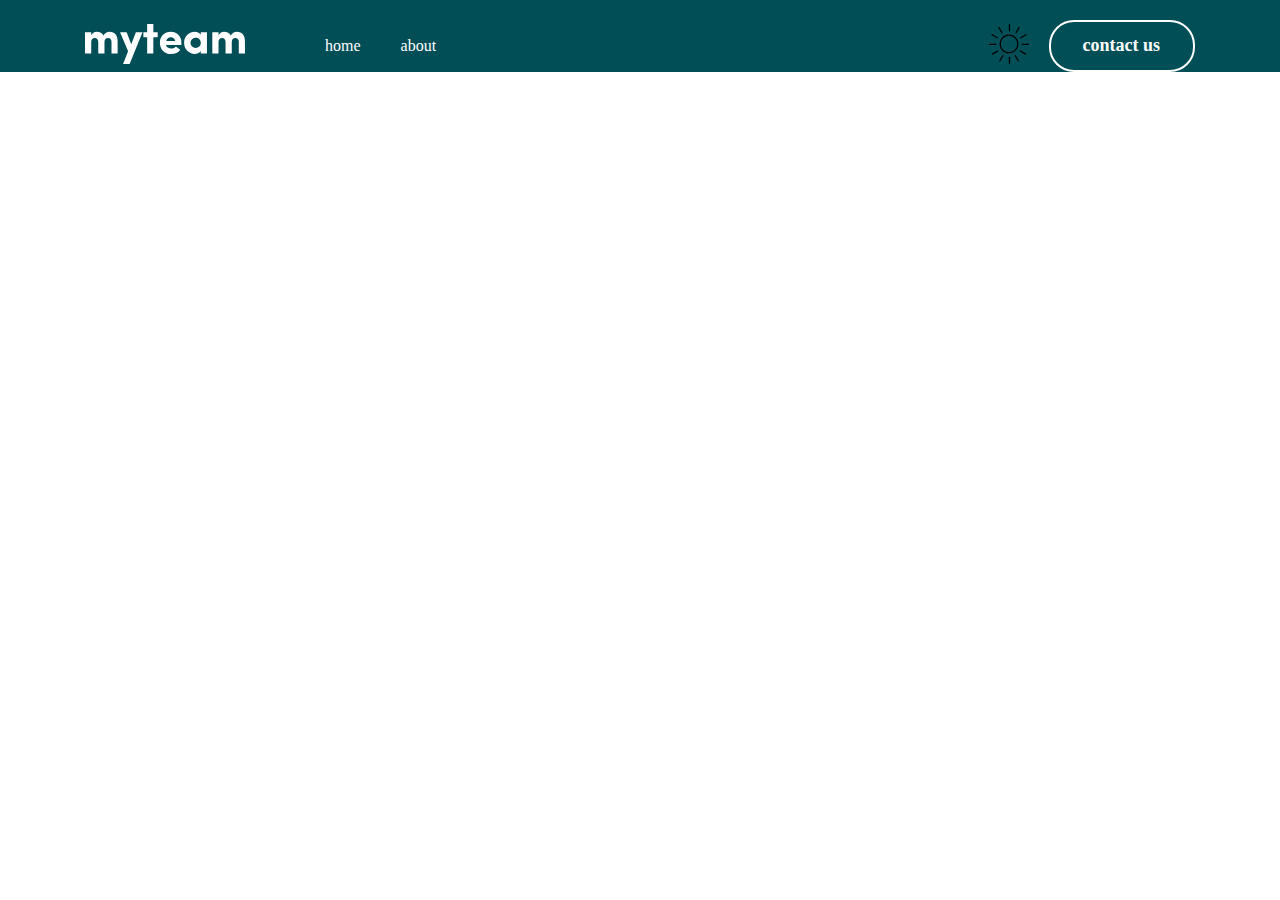
==== index.html @ b09a421b "fdfgg" ====
<!DOCTYPE html>
<html lang="en">
<head>
  <meta charset="UTF-8">
  <meta name="viewport" content="width=device-width, initial-scale=1.0">
  <title>Home</title>
  <link rel="stylesheet" href="./css/tayle.min.css  ">
</head>
<body>
  <nav>
  <div class="contayner">
      <div class="nav-bar-flax">
        <div class="nav-bar-flax2">
        <div>
         <div> <img src="./img/myteam (1).svg" alt=" No img?"></div>
        </div>
        <div>
          <ul>
            <li><a href="./index.html">home</a></li>
            <li><a href="./pages/about.html">about</a></li>
          </ul>
        </div></div>
        <div class="nav-bar-flax3">
          <div>
            <img src="./img/sun-svg.svg" alt="No img?">
          </div>
          <div>
            <button><a href="./pages/contact.html">contact us</a></button>
          </div>  
        </div>
         <div id="menu-toggleIconId" class="burger-menu hamburger"> <img src="./img/burger.svg" alt="No img?"></div>
      </div>
      <div>
    </div>
    </div>
 </nav>
 <div class="contayner">
 <div  class="mini-menu">
  <div class="nav-bar-flax4">
    <div class="sun"><img src="./img/sun-svg.svg" alt="No img?"></div>
    <div class="icon-void"><img src="./img/void.svg" alt="No img?"></div>
  </div>
 </div>
</div>
 <script src="./js/index.js"></script>
</body>
</html>
---- css/tayle.min.css ----
*{margin:0;padding:0}*,*::before,*::after{box-sizing:border-box}.contayner{max-width:1150px;padding-left:20px;padding-right:20px;margin-left:auto;margin-right:auto;overflow:hidden}nav{padding-top:20px;background-color:#014e56;position:sticky;top:0px}nav .nav-bar-flax{display:flex;align-items:center;justify-content:space-between}nav .nav-bar-flax2{display:flex;gap:80px;align-items:center}nav ul{display:flex;gap:40px}@media(max-width: 606px){nav ul{display:none}}nav a{text-decoration:none;color:#fff;transition:.3s}nav a:hover{color:#f67e7e}nav li{list-style:none}nav .nav-bar-flax3{display:flex;align-items:center;gap:20px}@media(max-width: 606px){nav .nav-bar-flax3{display:none}}nav button{font-family:Livvic;font-size:18px;font-weight:600;line-height:28px;text-align:left;padding:9px 33px 11px 32px;background:none;border-radius:25px;border:2px solid #fff}nav .burger-menu{display:none}@media(max-width: 606px){nav .burger-menu{display:block}}.mini-menu{display:none;position:absolute;right:0px;width:0;height:100%;background-color:#014e56}@media(max-width: 606px){.mini-menu{display:block}}.mini-menu .nav-bar-flax4{padding:10px;transition:1s;width:0px;height:100% px;display:flex;justify-content:space-between;align-items:center}.mini-menu .close{width:255px}.mini-menu .sun{display:none !important}.mini-menu .icon-void{display:none}.mini-menu .close .sun{display:block}.mini-menu .close.icon-void{display:block}
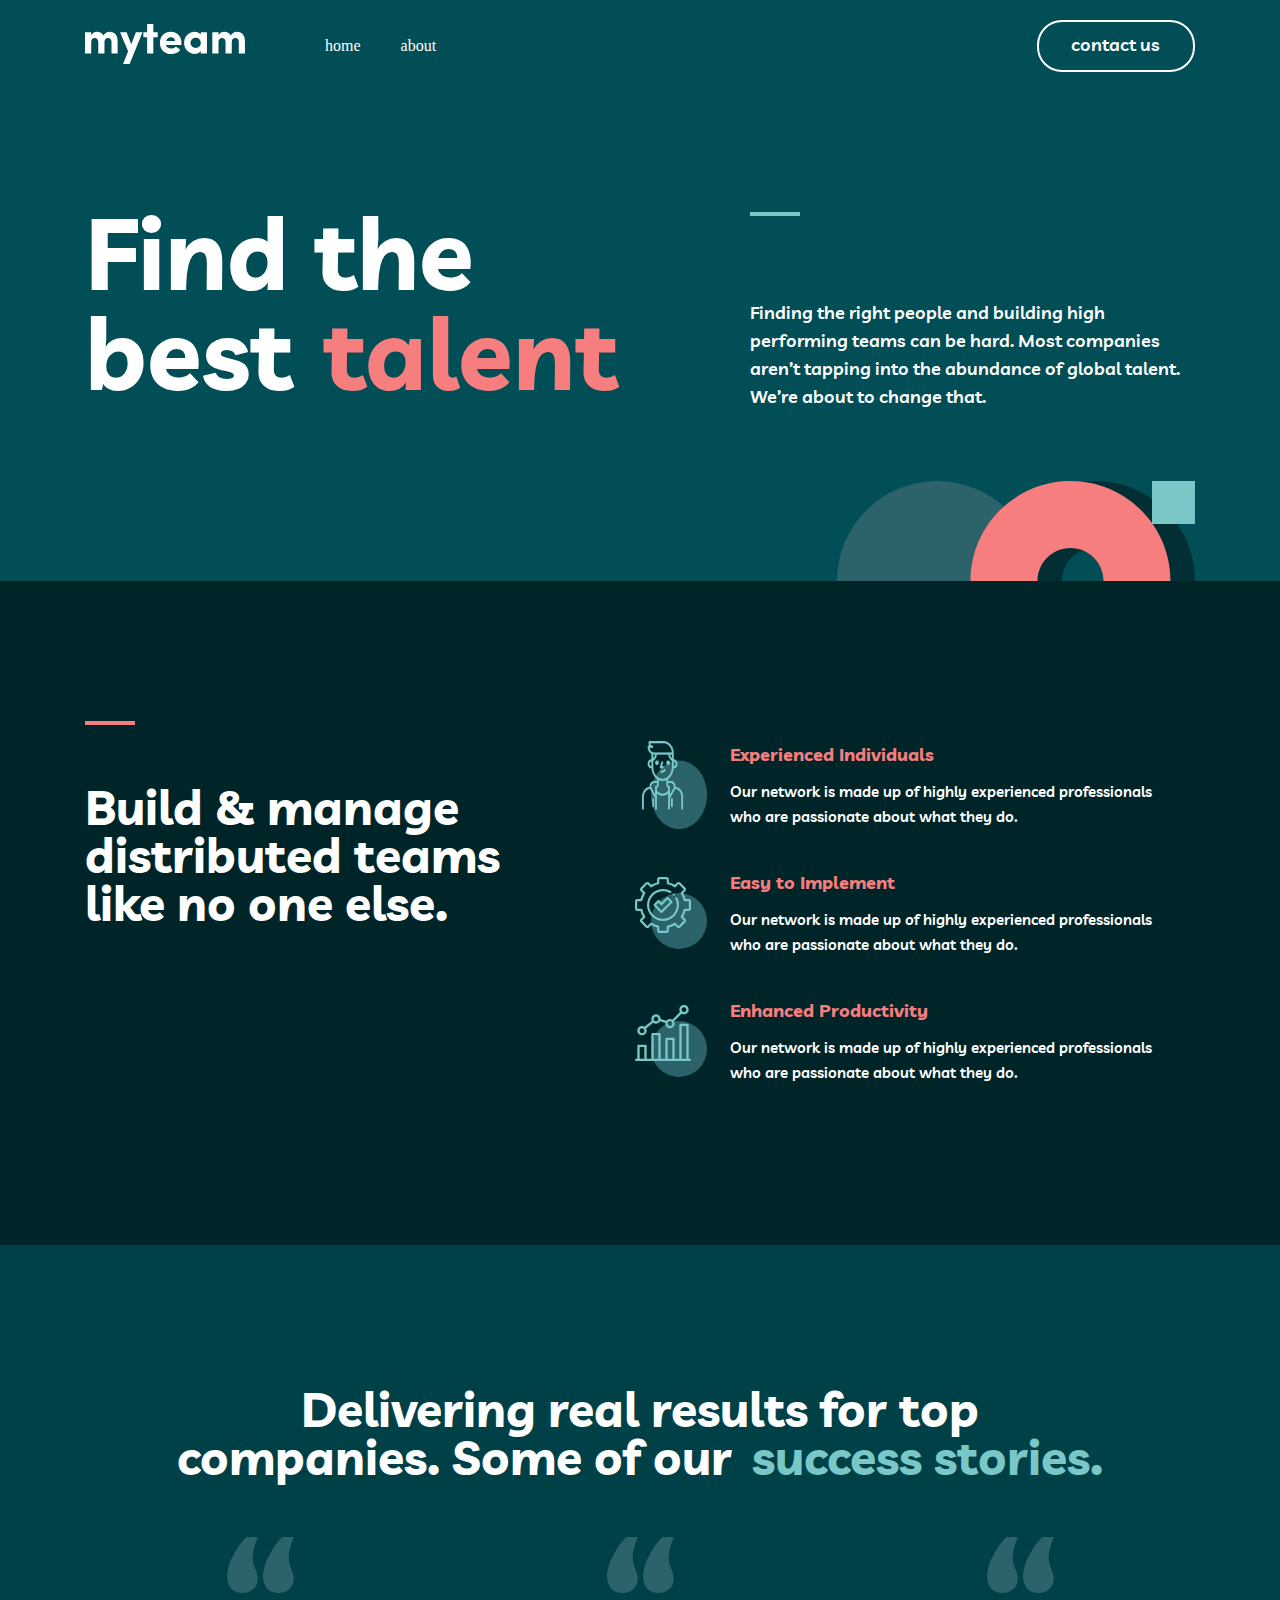
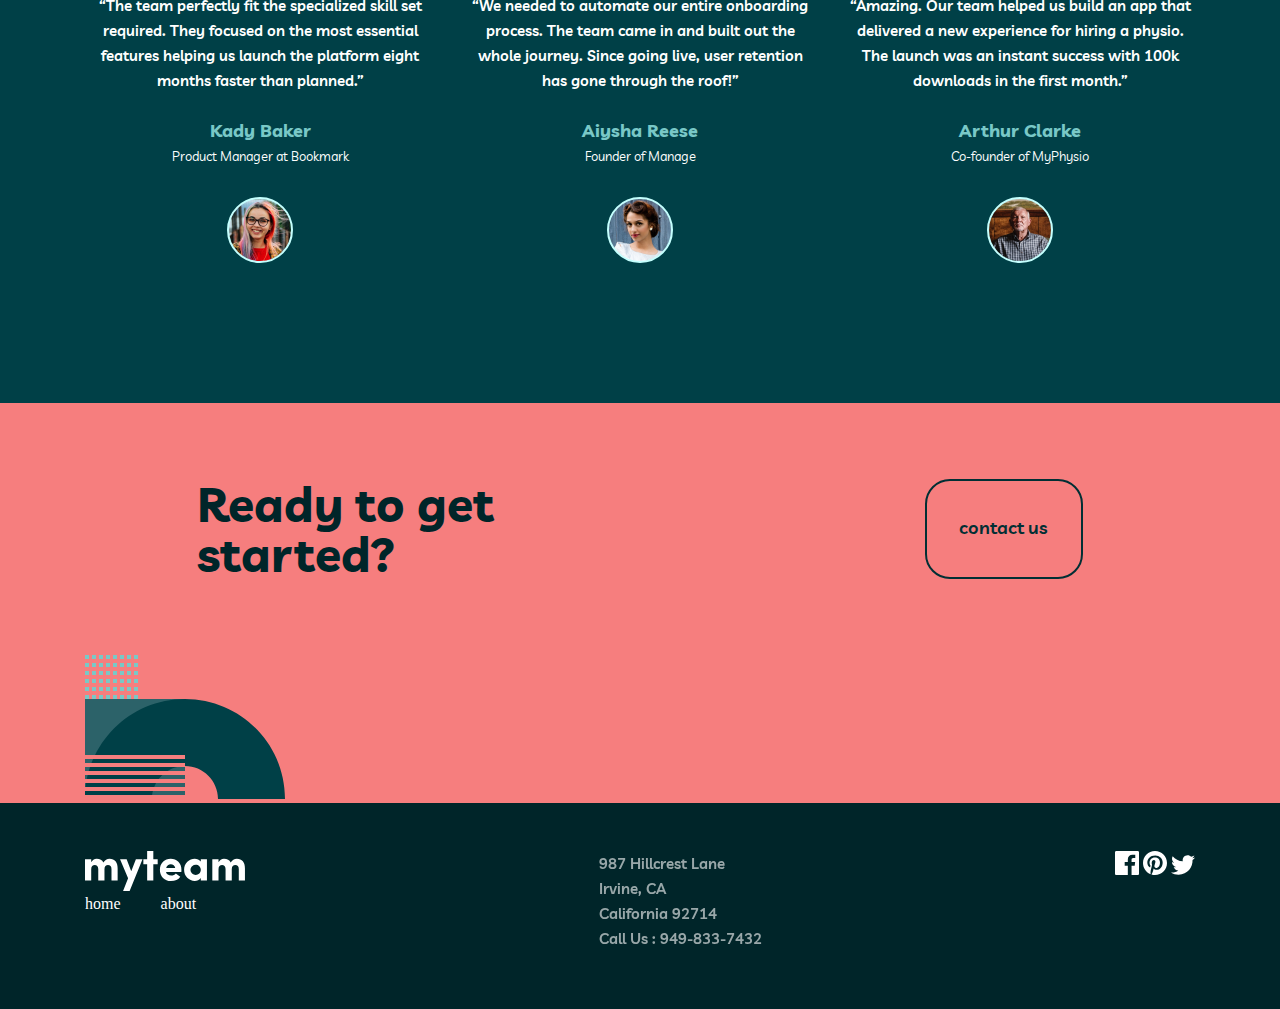
==== commit 2012f2ef: "add to pages" ====
--- a/index.html
+++ b/index.html
@@ -5,6 +5,10 @@
   <meta name="viewport" content="width=device-width, initial-scale=1.0">
   <title>Home</title>
   <link rel="stylesheet" href="./css/tayle.min.css  ">
+<!--Livvic -->
+<link rel="preconnect" href="https://fonts.googleapis.com">
+<link rel="preconnect" href="https://fonts.gstatic.com" crossorigin>
+<link href="https://fonts.googleapis.com/css2?family=Livvic:ital,wght@0,100;0,200;0,300;0,400;0,500;0,600;0,700;0,900;1,100;1,200;1,300;1,400;1,500;1,600;1,700;1,900&display=swap" rel="stylesheet">
 </head>
 <body>
   <nav>
@@ -22,10 +26,10 @@
         </div></div>
         <div class="nav-bar-flax3">
           <div>
-            <img src="./img/sun-svg.svg" alt="No img?">
+            <!-- <img src="./img/sun-svg.svg" alt="No img?"> -->
           </div>
           <div>
-            <button><a href="./pages/contact.html">contact us</a></button>
+            <button><a href="./pages/contact.html"><p>contact us</p></a></button>
           </div>  
         </div>
          <div id="menu-toggleIconId" class="burger-menu hamburger"> <img src="./img/burger.svg" alt="No img?"></div>
@@ -35,12 +39,129 @@
     </div>
  </nav>
  <div class="contayner">
- <div  class="mini-menu">
-  <div class="nav-bar-flax4">
-    <div class="sun"><img src="./img/sun-svg.svg" alt="No img?"></div>
-    <div class="icon-void"><img src="./img/void.svg" alt="No img?"></div>
+ <div  class="mini-menu"> 
+  <div class="nav-bar-flax4"id="nav-menuId">
+    <!-- <div class="sun"><img src="./img/sun-svg.svg" alt="No img?"></div> -->
+    <div class="void"><img src="./img/void.svg" alt="No img?"></div>
   </div>
+  <div>
+    <ul>
+    <li><a href="./index.html">home</a></li>
+    <li><a href="./pages/about.html">about</a></li>
+    </ul>
+  </div>
+   <div>
+            <button><a href="./pages/contact.html"><p>contact us</p></a></button>
+          </div>  
+  </div>  
+</div>
+<div class="shelf">
+<div class="contayner">
+<div class="box-shelf">
+  <div>
+<p class="book-1">Find the</p>
+<div class="text-flax">
+  <p class="book-1">best</p>
+  <p class="book-2">talent</p>
+</div>
+</div>
+  <div>
+<img class="line" src="./img/line.svg" alt="No img?">
+<p class="book-3">Finding the right people and building high performing teams can be hard. Most companies aren’t tapping into the abundance of global talent. We’re about to change that.</p>
+
+    </div>
+  </div>
+ <div class="grop">
+   <img src="./img/Group 4 (1).svg" alt="">
  </div>
+</div>
+</div>
+</div>
+<div class="shelf-2">
+  <div class="contayner">
+<div class="shelf3">
+  <div>
+    <img class="line-2" src="./img/line-2.svg" alt="No img?">
+    <h1>Build & manage distributed teams like no one else.</h1>
+  </div>
+  <div>
+    <div class="mini-box"><img class="img-size" src="./img/icon-experienced@2x.png" alt="No img?">
+    <div>
+      <p class="books1">Experienced Individuals</p>
+    <p class="books2">Our network is made up of highly experienced professionals who are passionate about what they do.</p></div></div>
+    <div class="mini-box"><img src="./img/icon-gear.svg" alt="No img?">
+    <div>
+      <p class="books1">Easy to Implement</p>
+    <p class="books2">Our network is made up of highly experienced professionals who are passionate about what they do.</p></div></div>
+    <div class="mini-box"><img src="./img/icon-stat.svg" alt="No img?">
+    <div>
+      <p class="books1">Enhanced Productivity</p>
+    <p class="books2">Our network is made up of highly experienced professionals who are passionate about what they do.</p></div></div>
+</div>
+</div>
+</div>
+<aside>
+    <div class="contayner">
+  <p class="p1">Delivering real results for top</p>
+  <div class="flax-text">
+    <p class="p1">companies. Some of our</p>
+  <p class="p2"> success stories.</p></div>
+  <div class="big-box">
+    <div class="box"><div class="box-img"><img src="./img/“.svg" alt="No img?"></div>
+    <p class="text-1"> “The team perfectly fit the specialized skill set required. They focused on the most essential features helping us launch the platform eight months faster than planned.”</p>
+  <p class="text-2">Kady Baker</p>
+  <p class="text-3">Product Manager at Bookmark</p>
+<div class="box-img"><img src="./img/user-kady@2x.svg" alt="No img?"></div>
+</div>
+    <div class="box"><div class="box-img"><img src="./img/“.svg" alt="No img?"></div>
+    <p class="text-1">“We needed to automate our entire onboarding process. The team came in and built out the whole journey. Since going live, user retention has gone through the roof!”</p>
+  <p class="text-2">Aiysha Reese</p>
+  <p class="text-3">Founder of Manage</p>
+<div class="box-img"><img src="./img/user-aiysha@2x.svg" alt="No img?"></div></div>
+    <div class="box"><div class="box-img"><img src="./img/“.svg" alt="No img?"></div>
+    <p class="text-1">“Amazing. Our team helped us build an app that delivered a new experience for hiring a physio. The launch was an instant success with 100k downloads in the first month.”</p>
+  <p class="text-2">Arthur Clarke</p>
+  <p class="text-3">Co-founder of MyPhysio</p>
+<div class="box-img"><img src="./img/user-arthur@2x.svg" alt="No img?"></div>
+</div>
+  </div>
+</div>
+</aside>
+<footer>
+  
+    <div class="contayner">
+      <div class="footer-div">
+        <h1>Ready to get started?</h1>
+        <button><a href="./pages/contact.html">contact us</a></button>
+      </div>
+      <img src="./img/Group 8.svg" alt="">
+    </div>
+</footer>
+<div>
+  <div class="end-footter">
+    <div class="contayner">
+      <div  class="foot-box">
+      <div>
+    <img src="./img/myteam (1).svg" alt="No img?">
+   <ul>
+    <li><a href="./index.html">home</a></li>
+    <li><a href="./pages/about.html">about</a></li>
+    </ul></div>
+    <div class="footrt-logo">
+    <p class="foot">987 Hillcrest Lane</p>
+    <p class="foot">Irvine, CA</p>
+    <p class="foot">California 92714</p>
+    <p class="foot">Call Us : 949-833-7432</p>
+  
+    </div>
+    <div>
+      <img src="./img/facebook (2).svg" alt="No img?">
+      <img src="./img/pinterest.svg" alt="No img?">
+      <img src="./img/twitter (1).svg" alt="No img?">
+    </div>
+  </div>
+  </div>
+</div>
 </div>
  <script src="./js/index.js"></script>
 </body>
--- a/css/tayle.min.css
+++ b/css/tayle.min.css
@@ -1 +1 @@
-*{margin:0;padding:0}*,*::before,*::after{box-sizing:border-box}.contayner{max-width:1150px;padding-left:20px;padding-right:20px;margin-left:auto;margin-right:auto;overflow:hidden}nav{padding-top:20px;background-color:#014e56;position:sticky;top:0px}nav .nav-bar-flax{display:flex;align-items:center;justify-content:space-between}nav .nav-bar-flax2{display:flex;gap:80px;align-items:center}nav ul{display:flex;gap:40px}@media(max-width: 606px){nav ul{display:none}}nav a{text-decoration:none;color:#fff;transition:.3s}nav a:hover{color:#f67e7e}nav li{list-style:none}nav .nav-bar-flax3{display:flex;align-items:center;gap:20px}@media(max-width: 606px){nav .nav-bar-flax3{display:none}}nav button{font-family:Livvic;font-size:18px;font-weight:600;line-height:28px;text-align:left;padding:9px 33px 11px 32px;background:none;border-radius:25px;border:2px solid #fff}nav .burger-menu{display:none}@media(max-width: 606px){nav .burger-menu{display:block}}.mini-menu{display:none;position:absolute;right:0px;width:0;height:100%;background-color:#014e56}@media(max-width: 606px){.mini-menu{display:block}}.mini-menu .nav-bar-flax4{padding:10px;transition:1s;width:0px;height:100% px;display:flex;justify-content:space-between;align-items:center}.mini-menu .close{width:255px}.mini-menu .sun{display:none !important}.mini-menu .icon-void{display:none}.mini-menu .close .sun{display:block}.mini-menu .close.icon-void{display:block}+*{margin:0;padding:0}*,*::before,*::after{box-sizing:border-box}.contayner{max-width:1150px;padding-left:20px;padding-right:20px;margin-left:auto;margin-right:auto;overflow:hidden}nav{padding-top:20px;background-color:#014e56;position:sticky;top:0px}nav .nav-bar-flax{display:flex;align-items:center;justify-content:space-between}nav .nav-bar-flax2{display:flex;gap:80px;align-items:center}nav ul{display:flex;gap:40px}@media(max-width: 606px){nav ul{display:none}}nav a{text-decoration:none;color:#fff;transition:.3s}nav a:hover{color:#f67e7e}nav li{list-style:none}nav .nav-bar-flax3{display:flex;align-items:center;gap:20px}@media(max-width: 606px){nav .nav-bar-flax3{display:none}}nav button{font-family:Livvic;font-size:18px;font-weight:600;line-height:28px;text-align:left;padding:9px 33px 11px 32px;background:none;border-radius:25px;border:2px solid #fff}nav button:hover{background-color:#fff}nav button:hover p{color:#000}nav .burger-menu{display:none}@media(max-width: 606px){nav .burger-menu{display:block}}.mini-menu{display:none;display:block;position:absolute;top:60px;right:0;background-color:#014e56}@media(max-width: 606px){.mini-menu{display:block}}.mini-menu .nav-bar-flax4{padding:10px;height:100%;display:flex;justify-content:space-between;align-items:center;display:none}.mini-menu .active{display:flex;width:200px}.mini-menu ul .active{display:block}.mini-menu a{text-decoration:none;color:#fff;transition:.3s}.mini-menu a:hover{color:#f67e7e}.mini-menu li{padding-top:10px;list-style:none}.mini-menu ul{display:none;text-align:center}.mini-menu button{display:none;margin-top:20px;margin-left:25px;transition:.4s;font-family:Livvic;font-size:18px;font-weight:600;line-height:28px;color:red;text-align:left;padding:9px 33px 11px 32px;background:none;border-radius:25px;border:2px solid #fff;color:red}.mini-menu button:hover{background-color:#fff}.mini-menu button:hover p{color:#000}.shelf{padding-top:130px;background-color:#014e56}.shelf .box-shelf{display:flex;justify-content:space-between}@media(max-width: 1019px){.shelf .box-shelf{flex-direction:column;align-items:center}}.shelf .box-shelf .book-1{font-family:Livvic;font-size:100px;font-weight:700;line-height:100px;text-align:left;color:#fff}@media(max-width: 538px){.shelf .box-shelf .book-1{font-family:Livvic;font-size:40px;font-weight:700;line-height:40px;text-align:center}}.shelf .box-shelf .book-2{color:#f67e7e;font-family:Livvic;font-size:100px;font-weight:700;line-height:100px;text-align:left}@media(max-width: 538px){.shelf .box-shelf .book-2{font-family:Livvic;font-size:40px;font-weight:700;line-height:40px;text-align:center}}.shelf .box-shelf .book-3{padding-top:79px;font-family:Livvic;font-size:18px;font-weight:600;line-height:28px;text-align:left;width:445px;color:#fff}@media(max-width: 528px){.shelf .box-shelf .book-3{font-family:Livvic;font-size:15px;font-weight:600;line-height:28px;text-align:center;width:280px}}.shelf .grop{padding-top:70px;display:flex;justify-content:end}@media(max-width: 1019px){.shelf .grop{justify-content:center}}.shelf .text-flax{display:flex;gap:30px}.shelf-2{background-color:#002529}.shelf-2 .shelf3{padding:140px 0px;display:flex;justify-content:space-between}@media(max-width: 982px){.shelf-2 .shelf3{flex-direction:column;align-items:center}}.shelf-2 h1{width:445px;font-family:Livvic;font-size:48px;font-weight:700;line-height:48px;text-align:left;color:#fff}@media(max-width: 982px){.shelf-2 h1{font-family:Livvic;font-size:32px;font-weight:700;line-height:32px;text-align:left;padding-bottom:64px}}@media(max-width: 982px)and (max-width: 537px){.shelf-2 h1{width:240px}}.shelf-2 .line-2{padding-bottom:54px}@media(max-width: 982px){.shelf-2 .line-2{padding-bottom:30px}}.shelf-2 .img-size{width:72px}.shelf-2 .books1{font-family:Livvic;font-size:18px;font-weight:700;line-height:28px;text-align:left;color:#f67e7e}@media(max-width: 541px){.shelf-2 .books1{text-align:center}}.shelf-2 .books2{padding-top:10px;width:445px;font-family:Livvic;font-size:15px;font-weight:600;line-height:25px;text-align:left;color:#fff}@media(max-width: 541px){.shelf-2 .books2{text-align:center;width:260px;opacity:80%}}.shelf-2 .mini-box{display:flex;gap:23px;padding:20px}@media(max-width: 541px){.shelf-2 .mini-box{display:block;text-align:center}}aside{padding:140px 0px;background-color:#004047}aside .flax-text{display:flex;gap:20px;justify-content:center}@media(max-width: 965px){aside .flax-text{display:block;width:280px;margin:0 auto}}aside .p1{font-family:Livvic;font-size:48px;font-weight:700;line-height:48px;text-align:center;color:#fff}aside .p2{font-family:Livvic;font-size:48px;font-weight:700;line-height:48px;text-align:center;color:#79c8c7}aside .text-1{font-family:Livvic;font-size:15px;font-weight:600;line-height:25px;text-align:center;width:350px;color:#fff}@media(max-width: 1078px){aside .text-1{margin:0 auto}}@media(max-width: 404px){aside .text-1{width:280px}}aside .text-2{padding-top:24px;padding-bottom:2px;font-family:Livvic;font-size:18px;font-weight:700;line-height:28px;text-align:center;color:#79c8c7}aside .big-box{padding-top:56px;display:flex;justify-content:space-between}@media(max-width: 1078px){aside .big-box{display:block}}aside .box-img{display:flex;justify-content:center}aside .text-3{padding-bottom:32px;font-family:Livvic;font-size:13px;line-height:18px;text-align:center;color:#fff}@media(max-width: 1019px){aside .box{padding-top:100px}}footer{background-color:#f67e7e}footer .footer-div{padding-top:76px;padding-bottom:76px;display:flex;justify-content:space-around}@media(max-width: 988px){footer .footer-div{display:block;text-align:center}}footer .footer-div h1{width:504px;font-family:Livvic;font-size:48px;font-weight:700;line-height:50px;color:#002529}@media(max-width: 988px){footer .footer-div h1{margin:0 auto}}@media(max-width: 540px){footer .footer-div h1{width:auto;text-align:center}}footer .footer-div button{padding:9px 33px 11px 32px;border-radius:25px;border:2px solid #012f34;background:none}footer .footer-div button a{font-family:Livvic;font-size:18px;font-weight:600;line-height:28px;text-align:left;color:#012f34;text-decoration:none}.end-footter{padding-top:48px;padding-bottom:58px;background-color:#002529}.end-footter .a{text-decoration:none;color:#fff;transition:.3s}.end-footter a:hover{color:#f67e7e}.end-footter ul{display:flex;gap:40px}@media(max-width: 606px){.end-footter ul{display:none}}.end-footter li{list-style:none}.end-footter a{text-decoration:none;color:#fff;transition:.3s}.end-footter .foot{font-family:Livvic;font-size:15px;font-weight:600;line-height:25px;text-align:left;color:#fff;opacity:60%}.end-footter .foot-box{display:flex;justify-content:space-between}@media(max-width: 478px){.end-footter .foot-box{flex-direction:column;align-items:center}}.end-footter .footrt-logo{gap:16px}.about-div-1-bac{background-color:#014e56}.about-div-1-bac .about-div-1{padding:120px 0px;display:flex;align-items:center;justify-content:space-between}@media(max-width: 955px){.about-div-1-bac .about-div-1{flex-direction:column}}.about-div-1-bac .about-p1{font-family:Livvic;font-size:64px;font-weight:700;line-height:100px;text-align:left;color:#fff}.about-div-1-bac .about-p2{padding-top:44px;font-family:Livvic;font-size:18px;font-weight:600;line-height:28px;text-align:left;color:#fff;max-width:730px}@media(max-width: 955px){.about-div-1-bac .about-p2{padding-top:10px}}.about-div-2-bac{background-color:#004047}.about-div-2-bac .about-div-2-p{padding:140px 0px 64px 0px;font-family:Livvic;font-size:48px;font-weight:700;line-height:48px;text-align:center;color:#fff}.about-div-2-bac .about-div-2{padding-bottom:140px;display:grid;grid-template-columns:auto auto auto;justify-content:space-between}@media(max-width: 1095px){.about-div-2-bac .about-div-2{grid-template-columns:auto auto}}@media(max-width: 744px){.about-div-2-bac .about-div-2{grid-template-columns:auto;justify-content:center}}.about-div-2-bac .about-div-2 .piece{margin-top:20px;width:350px;height:281px;background-color:#002529;text-align:center}@media(max-width: 366px){.about-div-2-bac .about-div-2 .piece{width:280px}}.about-div-2-bac .about-div-2 .user-text{padding-top:13px;font-family:Livvic;font-size:18px;font-weight:700;line-height:28px;text-align:center;color:#79c8c7}.about-div-2-bac .about-div-2 .user-text-2{font-family:Livvic;font-size:15px;line-height:25px;text-align:center;color:#fff}.about-div-2-bac .about-div-2 .user-text-3{padding-bottom:20px;padding-top:10px;margin:0 auto;font-family:Livvic;font-size:15px;font-weight:600;line-height:25px;text-align:center;width:254px;color:#fff}.about-div-2-bac .about-div-2 .img-pad{padding-top:35px}.asbout-logos-bac{background-color:#002529}.asbout-logos-bac h1{padding-top:140px;font-family:Livvic;font-size:48px;font-weight:700;line-height:48px;text-align:center;color:#fff}.asbout-logos-bac .asbout-logos{padding-top:64px;display:flex;justify-content:space-between;padding-bottom:100px}@media(max-width: 848px){.asbout-logos-bac .asbout-logos{display:ruby}}.asbout-logos-bac .asbout-logos .logos-size1{width:165px;height:28px}.asbout-logos-bac .asbout-logos .logos-size2{width:184px;height:23px}.asbout-logos-bac .asbout-logos .logos-size3{width:180px;height:28px}.asbout-logos-bac .asbout-logos .logos-size4{width:165px;height:28px}.asbout-logos-bac .asbout-logos .logos-size5{width:98px;height:45px}.contact-div-1-bac{background-color:#014e56}.contact-div-1-bac .contact-flex{padding-top:120px;display:flex;align-items:center;justify-content:space-between;padding-bottom:120px}@media(max-width: 973px){.contact-div-1-bac .contact-flex{flex-direction:column}}.contact-div-1-bac .contact-flex h1{font-family:Livvic;font-size:64px;font-weight:700;line-height:100px;text-align:left;color:#fff}.contact-div-1-bac .contact-flex h2{padding-top:16px;padding-bottom:32px;font-family:Livvic;font-size:32px;font-weight:700;line-height:48px;text-align:left;color:#f67e7e}.contact-div-1-bac .contact-flex .contact-size{width:72px}.contact-div-1-bac .contact-flex .contact-div-1 p{font-family:Livvic;font-size:18px;font-weight:700;line-height:28px;text-align:left;color:#fff}.contact-div-1-bac .contact-flex .contact-div-1 .img-p-flax{display:flex;align-items:center;gap:23px}.contact-div-1-bac .form-void input{transition:.4s;padding-left:10px;width:540px;height:42px;background:none;border:none;color:#fff;border-bottom:1px solid #fff}@media(max-width: 571px){.contact-div-1-bac .form-void input{width:280px}}.contact-div-1-bac .form-void input:hover{border-bottom:3px solid #f67e7e;color:#f67e7e}.contact-div-1-bac .form-void input:active{border:none}.contact-div-1-bac .form-void button{transition:1s;margin-top:40px;padding:9px 32px 11px 32px;background:none;border-radius:25px;border:2px solid #fff;background-color:#fff}.contact-div-1-bac .form-void button p{font-family:Livvic;font-size:18px;font-weight:600;line-height:28px;text-align:left}.contact-div-1-bac .form-void button:hover{box-shadow:inset 0px 70px #000}.contact-div-1-bac .form-void button:hover p{color:#fff}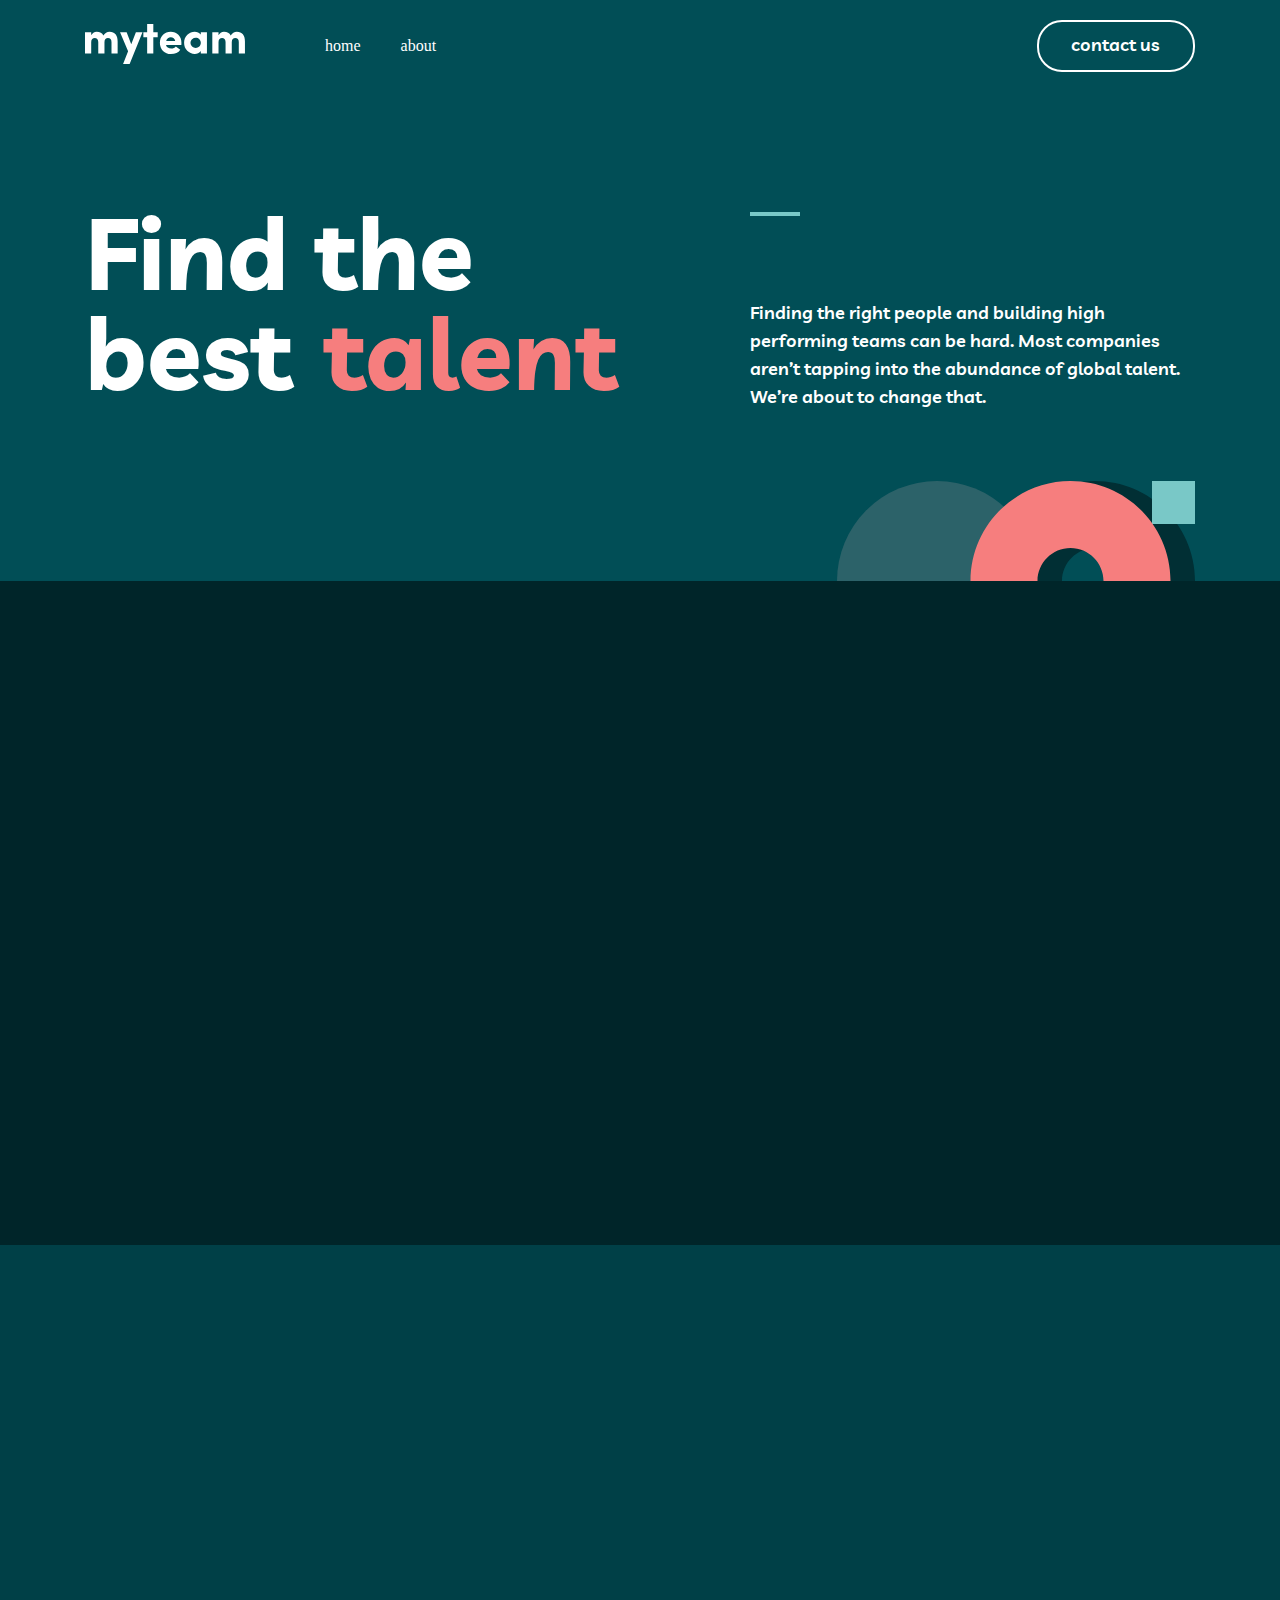
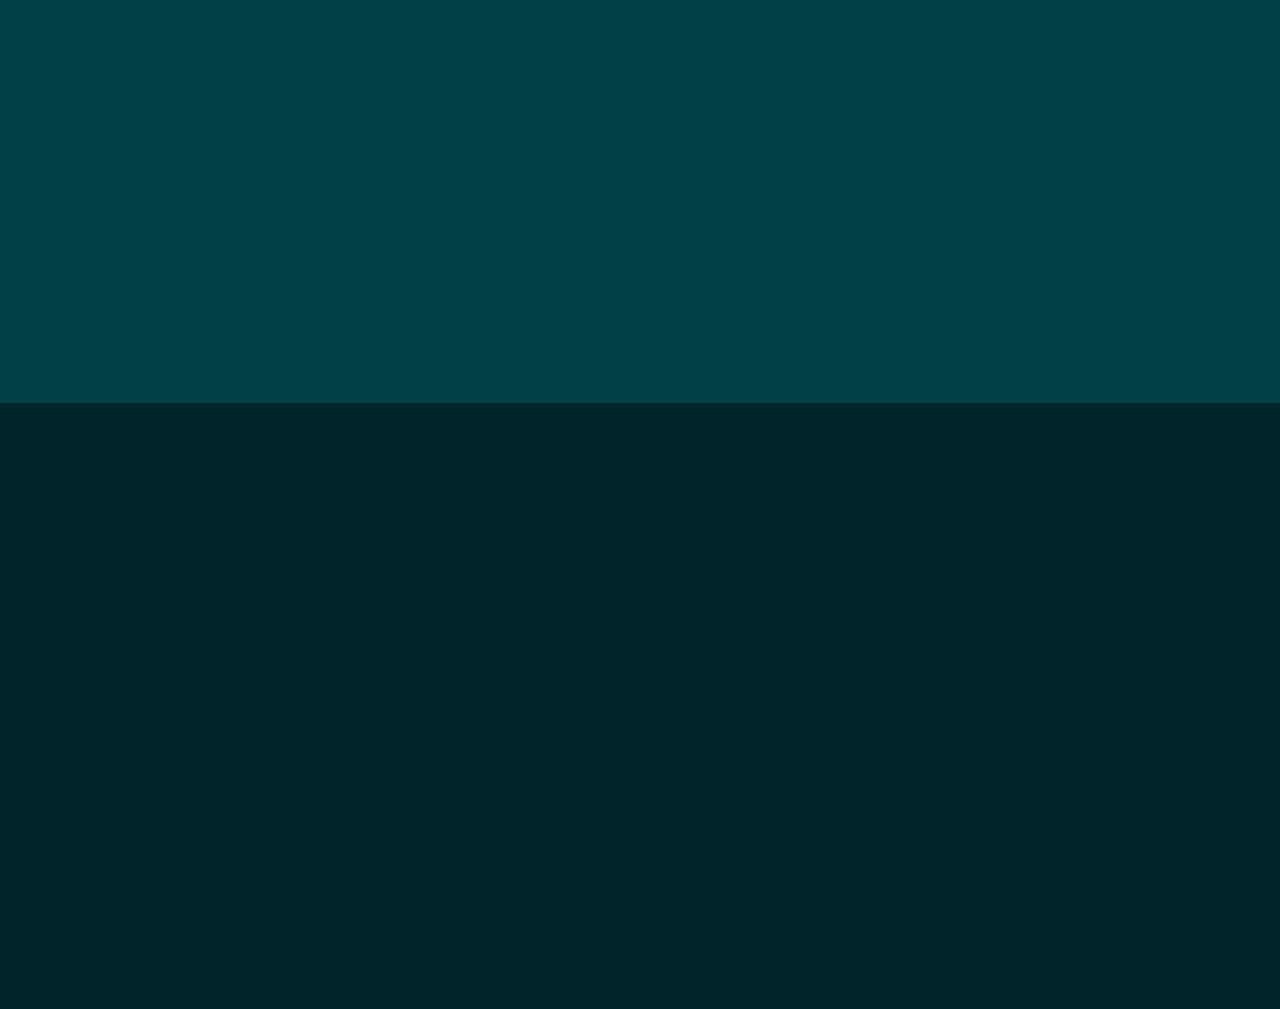
==== commit 1c1c9c63: "add to aos" ====
--- a/index.html
+++ b/index.html
@@ -5,6 +5,7 @@
   <meta name="viewport" content="width=device-width, initial-scale=1.0">
   <title>Home</title>
   <link rel="stylesheet" href="./css/tayle.min.css  ">
+  <link href="https://unpkg.com/aos@2.3.1/dist/aos.css" rel="stylesheet">
 <!--Livvic -->
 <link rel="preconnect" href="https://fonts.googleapis.com">
 <link rel="preconnect" href="https://fonts.gstatic.com" crossorigin>
@@ -79,7 +80,8 @@
 </div>
 <div class="shelf-2">
   <div class="contayner">
-<div class="shelf3">
+<div class="shelf3" data-aos="fade-up"
+     data-aos-anchor-placement="center-bottom">
   <div>
     <img class="line-2" src="./img/line-2.svg" alt="No img?">
     <h1>Build & manage distributed teams like no one else.</h1>
@@ -102,11 +104,11 @@
 </div>
 <aside>
     <div class="contayner">
-  <p class="p1">Delivering real results for top</p>
-  <div class="flax-text">
+  <p class="p1"data-aos="fade-down">Delivering real results for top</p>
+  <div class="flax-text" data-aos="fade-down">
     <p class="p1">companies. Some of our</p>
   <p class="p2"> success stories.</p></div>
-  <div class="big-box">
+  <div class="big-box"data-aos="fade-down">
     <div class="box"><div class="box-img"><img src="./img/“.svg" alt="No img?"></div>
     <p class="text-1"> “The team perfectly fit the specialized skill set required. They focused on the most essential features helping us launch the platform eight months faster than planned.”</p>
   <p class="text-2">Kady Baker</p>
@@ -127,7 +129,7 @@
   </div>
 </div>
 </aside>
-<footer>
+<footer  data-aos="zoom-in">
   
     <div class="contayner">
       <div class="footer-div">
@@ -138,7 +140,9 @@
     </div>
 </footer>
 <div>
-  <div class="end-footter">
+  <div class="end-footter" data-aos="fade-down"
+     data-aos-easing="linear"
+     data-aos-duration="1500">
     <div class="contayner">
       <div  class="foot-box">
       <div>
@@ -163,6 +167,7 @@
   </div>
 </div>
 </div>
+<script src="https://unpkg.com/aos@2.3.1/dist/aos.js"></script>
  <script src="./js/index.js"></script>
 </body>
 </html>--- a/css/tayle.min.css
+++ b/css/tayle.min.css
@@ -1 +1 @@
-*{margin:0;padding:0}*,*::before,*::after{box-sizing:border-box}.contayner{max-width:1150px;padding-left:20px;padding-right:20px;margin-left:auto;margin-right:auto;overflow:hidden}nav{padding-top:20px;background-color:#014e56;position:sticky;top:0px}nav .nav-bar-flax{display:flex;align-items:center;justify-content:space-between}nav .nav-bar-flax2{display:flex;gap:80px;align-items:center}nav ul{display:flex;gap:40px}@media(max-width: 606px){nav ul{display:none}}nav a{text-decoration:none;color:#fff;transition:.3s}nav a:hover{color:#f67e7e}nav li{list-style:none}nav .nav-bar-flax3{display:flex;align-items:center;gap:20px}@media(max-width: 606px){nav .nav-bar-flax3{display:none}}nav button{font-family:Livvic;font-size:18px;font-weight:600;line-height:28px;text-align:left;padding:9px 33px 11px 32px;background:none;border-radius:25px;border:2px solid #fff}nav button:hover{background-color:#fff}nav button:hover p{color:#000}nav .burger-menu{display:none}@media(max-width: 606px){nav .burger-menu{display:block}}.mini-menu{display:none;display:block;position:absolute;top:60px;right:0;background-color:#014e56}@media(max-width: 606px){.mini-menu{display:block}}.mini-menu .nav-bar-flax4{padding:10px;height:100%;display:flex;justify-content:space-between;align-items:center;display:none}.mini-menu .active{display:flex;width:200px}.mini-menu ul .active{display:block}.mini-menu a{text-decoration:none;color:#fff;transition:.3s}.mini-menu a:hover{color:#f67e7e}.mini-menu li{padding-top:10px;list-style:none}.mini-menu ul{display:none;text-align:center}.mini-menu button{display:none;margin-top:20px;margin-left:25px;transition:.4s;font-family:Livvic;font-size:18px;font-weight:600;line-height:28px;color:red;text-align:left;padding:9px 33px 11px 32px;background:none;border-radius:25px;border:2px solid #fff;color:red}.mini-menu button:hover{background-color:#fff}.mini-menu button:hover p{color:#000}.shelf{padding-top:130px;background-color:#014e56}.shelf .box-shelf{display:flex;justify-content:space-between}@media(max-width: 1019px){.shelf .box-shelf{flex-direction:column;align-items:center}}.shelf .box-shelf .book-1{font-family:Livvic;font-size:100px;font-weight:700;line-height:100px;text-align:left;color:#fff}@media(max-width: 538px){.shelf .box-shelf .book-1{font-family:Livvic;font-size:40px;font-weight:700;line-height:40px;text-align:center}}.shelf .box-shelf .book-2{color:#f67e7e;font-family:Livvic;font-size:100px;font-weight:700;line-height:100px;text-align:left}@media(max-width: 538px){.shelf .box-shelf .book-2{font-family:Livvic;font-size:40px;font-weight:700;line-height:40px;text-align:center}}.shelf .box-shelf .book-3{padding-top:79px;font-family:Livvic;font-size:18px;font-weight:600;line-height:28px;text-align:left;width:445px;color:#fff}@media(max-width: 528px){.shelf .box-shelf .book-3{font-family:Livvic;font-size:15px;font-weight:600;line-height:28px;text-align:center;width:280px}}.shelf .grop{padding-top:70px;display:flex;justify-content:end}@media(max-width: 1019px){.shelf .grop{justify-content:center}}.shelf .text-flax{display:flex;gap:30px}.shelf-2{background-color:#002529}.shelf-2 .shelf3{padding:140px 0px;display:flex;justify-content:space-between}@media(max-width: 982px){.shelf-2 .shelf3{flex-direction:column;align-items:center}}.shelf-2 h1{width:445px;font-family:Livvic;font-size:48px;font-weight:700;line-height:48px;text-align:left;color:#fff}@media(max-width: 982px){.shelf-2 h1{font-family:Livvic;font-size:32px;font-weight:700;line-height:32px;text-align:left;padding-bottom:64px}}@media(max-width: 982px)and (max-width: 537px){.shelf-2 h1{width:240px}}.shelf-2 .line-2{padding-bottom:54px}@media(max-width: 982px){.shelf-2 .line-2{padding-bottom:30px}}.shelf-2 .img-size{width:72px}.shelf-2 .books1{font-family:Livvic;font-size:18px;font-weight:700;line-height:28px;text-align:left;color:#f67e7e}@media(max-width: 541px){.shelf-2 .books1{text-align:center}}.shelf-2 .books2{padding-top:10px;width:445px;font-family:Livvic;font-size:15px;font-weight:600;line-height:25px;text-align:left;color:#fff}@media(max-width: 541px){.shelf-2 .books2{text-align:center;width:260px;opacity:80%}}.shelf-2 .mini-box{display:flex;gap:23px;padding:20px}@media(max-width: 541px){.shelf-2 .mini-box{display:block;text-align:center}}aside{padding:140px 0px;background-color:#004047}aside .flax-text{display:flex;gap:20px;justify-content:center}@media(max-width: 965px){aside .flax-text{display:block;width:280px;margin:0 auto}}aside .p1{font-family:Livvic;font-size:48px;font-weight:700;line-height:48px;text-align:center;color:#fff}aside .p2{font-family:Livvic;font-size:48px;font-weight:700;line-height:48px;text-align:center;color:#79c8c7}aside .text-1{font-family:Livvic;font-size:15px;font-weight:600;line-height:25px;text-align:center;width:350px;color:#fff}@media(max-width: 1078px){aside .text-1{margin:0 auto}}@media(max-width: 404px){aside .text-1{width:280px}}aside .text-2{padding-top:24px;padding-bottom:2px;font-family:Livvic;font-size:18px;font-weight:700;line-height:28px;text-align:center;color:#79c8c7}aside .big-box{padding-top:56px;display:flex;justify-content:space-between}@media(max-width: 1078px){aside .big-box{display:block}}aside .box-img{display:flex;justify-content:center}aside .text-3{padding-bottom:32px;font-family:Livvic;font-size:13px;line-height:18px;text-align:center;color:#fff}@media(max-width: 1019px){aside .box{padding-top:100px}}footer{background-color:#f67e7e}footer .footer-div{padding-top:76px;padding-bottom:76px;display:flex;justify-content:space-around}@media(max-width: 988px){footer .footer-div{display:block;text-align:center}}footer .footer-div h1{width:504px;font-family:Livvic;font-size:48px;font-weight:700;line-height:50px;color:#002529}@media(max-width: 988px){footer .footer-div h1{margin:0 auto}}@media(max-width: 540px){footer .footer-div h1{width:auto;text-align:center}}footer .footer-div button{padding:9px 33px 11px 32px;border-radius:25px;border:2px solid #012f34;background:none}footer .footer-div button a{font-family:Livvic;font-size:18px;font-weight:600;line-height:28px;text-align:left;color:#012f34;text-decoration:none}.end-footter{padding-top:48px;padding-bottom:58px;background-color:#002529}.end-footter .a{text-decoration:none;color:#fff;transition:.3s}.end-footter a:hover{color:#f67e7e}.end-footter ul{display:flex;gap:40px}@media(max-width: 606px){.end-footter ul{display:none}}.end-footter li{list-style:none}.end-footter a{text-decoration:none;color:#fff;transition:.3s}.end-footter .foot{font-family:Livvic;font-size:15px;font-weight:600;line-height:25px;text-align:left;color:#fff;opacity:60%}.end-footter .foot-box{display:flex;justify-content:space-between}@media(max-width: 478px){.end-footter .foot-box{flex-direction:column;align-items:center}}.end-footter .footrt-logo{gap:16px}.about-div-1-bac{background-color:#014e56}.about-div-1-bac .about-div-1{padding:120px 0px;display:flex;align-items:center;justify-content:space-between}@media(max-width: 955px){.about-div-1-bac .about-div-1{flex-direction:column}}.about-div-1-bac .about-p1{font-family:Livvic;font-size:64px;font-weight:700;line-height:100px;text-align:left;color:#fff}.about-div-1-bac .about-p2{padding-top:44px;font-family:Livvic;font-size:18px;font-weight:600;line-height:28px;text-align:left;color:#fff;max-width:730px}@media(max-width: 955px){.about-div-1-bac .about-p2{padding-top:10px}}.about-div-2-bac{background-color:#004047}.about-div-2-bac .about-div-2-p{padding:140px 0px 64px 0px;font-family:Livvic;font-size:48px;font-weight:700;line-height:48px;text-align:center;color:#fff}.about-div-2-bac .about-div-2{padding-bottom:140px;display:grid;grid-template-columns:auto auto auto;justify-content:space-between}@media(max-width: 1095px){.about-div-2-bac .about-div-2{grid-template-columns:auto auto}}@media(max-width: 744px){.about-div-2-bac .about-div-2{grid-template-columns:auto;justify-content:center}}.about-div-2-bac .about-div-2 .piece{margin-top:20px;width:350px;height:281px;background-color:#002529;text-align:center}@media(max-width: 366px){.about-div-2-bac .about-div-2 .piece{width:280px}}.about-div-2-bac .about-div-2 .user-text{padding-top:13px;font-family:Livvic;font-size:18px;font-weight:700;line-height:28px;text-align:center;color:#79c8c7}.about-div-2-bac .about-div-2 .user-text-2{font-family:Livvic;font-size:15px;line-height:25px;text-align:center;color:#fff}.about-div-2-bac .about-div-2 .user-text-3{padding-bottom:20px;padding-top:10px;margin:0 auto;font-family:Livvic;font-size:15px;font-weight:600;line-height:25px;text-align:center;width:254px;color:#fff}.about-div-2-bac .about-div-2 .img-pad{padding-top:35px}.asbout-logos-bac{background-color:#002529}.asbout-logos-bac h1{padding-top:140px;font-family:Livvic;font-size:48px;font-weight:700;line-height:48px;text-align:center;color:#fff}.asbout-logos-bac .asbout-logos{padding-top:64px;display:flex;justify-content:space-between;padding-bottom:100px}@media(max-width: 848px){.asbout-logos-bac .asbout-logos{display:ruby}}.asbout-logos-bac .asbout-logos .logos-size1{width:165px;height:28px}.asbout-logos-bac .asbout-logos .logos-size2{width:184px;height:23px}.asbout-logos-bac .asbout-logos .logos-size3{width:180px;height:28px}.asbout-logos-bac .asbout-logos .logos-size4{width:165px;height:28px}.asbout-logos-bac .asbout-logos .logos-size5{width:98px;height:45px}.contact-div-1-bac{background-color:#014e56}.contact-div-1-bac .contact-flex{padding-top:120px;display:flex;align-items:center;justify-content:space-between;padding-bottom:120px}@media(max-width: 973px){.contact-div-1-bac .contact-flex{flex-direction:column}}.contact-div-1-bac .contact-flex h1{font-family:Livvic;font-size:64px;font-weight:700;line-height:100px;text-align:left;color:#fff}.contact-div-1-bac .contact-flex h2{padding-top:16px;padding-bottom:32px;font-family:Livvic;font-size:32px;font-weight:700;line-height:48px;text-align:left;color:#f67e7e}.contact-div-1-bac .contact-flex .contact-size{width:72px}.contact-div-1-bac .contact-flex .contact-div-1 p{font-family:Livvic;font-size:18px;font-weight:700;line-height:28px;text-align:left;color:#fff}.contact-div-1-bac .contact-flex .contact-div-1 .img-p-flax{display:flex;align-items:center;gap:23px}.contact-div-1-bac .form-void input{transition:.4s;padding-left:10px;width:540px;height:42px;background:none;border:none;color:#fff;border-bottom:1px solid #fff}@media(max-width: 571px){.contact-div-1-bac .form-void input{width:280px}}.contact-div-1-bac .form-void input:hover{border-bottom:3px solid #f67e7e;color:#f67e7e}.contact-div-1-bac .form-void input:active{border:none}.contact-div-1-bac .form-void button{transition:1s;margin-top:40px;padding:9px 32px 11px 32px;background:none;border-radius:25px;border:2px solid #fff;background-color:#fff}.contact-div-1-bac .form-void button p{font-family:Livvic;font-size:18px;font-weight:600;line-height:28px;text-align:left}.contact-div-1-bac .form-void button:hover{box-shadow:inset 0px 70px #000}.contact-div-1-bac .form-void button:hover p{color:#fff}+*{margin:0;padding:0}*,*::before,*::after{box-sizing:border-box}.contayner{max-width:1150px;padding-left:20px;padding-right:20px;margin-left:auto;margin-right:auto;overflow:hidden}nav{padding-top:20px;background-color:#014e56;position:sticky;top:0px;z-index:10}nav .nav-bar-flax{display:flex;align-items:center;justify-content:space-between}nav .nav-bar-flax2{display:flex;gap:80px;align-items:center}nav ul{display:flex;gap:40px}@media(max-width: 606px){nav ul{display:none}}nav a{text-decoration:none;color:#fff;transition:.3s}nav a:hover{color:#f67e7e}nav li{list-style:none}nav .nav-bar-flax3{display:flex;align-items:center;gap:20px}@media(max-width: 606px){nav .nav-bar-flax3{display:none}}nav button{font-family:Livvic;font-size:18px;font-weight:600;line-height:28px;text-align:left;padding:9px 33px 11px 32px;background:none;border-radius:25px;border:2px solid #fff}nav button:hover{background-color:#fff}nav button:hover p{color:#000}nav .burger-menu{display:none}@media(max-width: 606px){nav .burger-menu{display:block}}.mini-menu{position:fixed;top:50px;display:none;position:absolute;top:60px;right:0;background-color:#014e56}@media(max-width: 606px){.mini-menu{display:block}}.mini-menu .nav-bar-flax4{padding:10px;height:100%;display:flex;justify-content:space-between;align-items:center;display:none}.mini-menu .active{display:flex;width:200px}.mini-menu ul .active{display:block}.mini-menu a{text-decoration:none;color:#fff;transition:.3s}.mini-menu a:hover{color:#f67e7e}.mini-menu li{padding-top:10px;list-style:none}.mini-menu ul{display:none;text-align:center}.mini-menu button{display:none;margin-top:20px;margin-left:25px;transition:.4s;font-family:Livvic;font-size:18px;font-weight:600;line-height:28px;color:red;text-align:left;padding:9px 33px 11px 32px;background:none;border-radius:25px;border:2px solid #fff;color:red}.mini-menu button:hover{background-color:#fff}.mini-menu button:hover p{color:#000}.shelf{padding-top:130px;background-color:#014e56}.shelf .box-shelf{display:flex;justify-content:space-between}@media(max-width: 1019px){.shelf .box-shelf{flex-direction:column;align-items:center}}.shelf .box-shelf .book-1{font-family:Livvic;font-size:100px;font-weight:700;line-height:100px;text-align:left;color:#fff}@media(max-width: 538px){.shelf .box-shelf .book-1{font-family:Livvic;font-size:40px;font-weight:700;line-height:40px;text-align:center}}.shelf .box-shelf .book-2{color:#f67e7e;font-family:Livvic;font-size:100px;font-weight:700;line-height:100px;text-align:left}@media(max-width: 538px){.shelf .box-shelf .book-2{font-family:Livvic;font-size:40px;font-weight:700;line-height:40px;text-align:center}}.shelf .box-shelf .book-3{padding-top:79px;font-family:Livvic;font-size:18px;font-weight:600;line-height:28px;text-align:left;width:445px;color:#fff}@media(max-width: 528px){.shelf .box-shelf .book-3{font-family:Livvic;font-size:15px;font-weight:600;line-height:28px;text-align:center;width:280px}}.shelf .grop{padding-top:70px;display:flex;justify-content:end}@media(max-width: 1019px){.shelf .grop{justify-content:center}}.shelf .text-flax{display:flex;gap:30px}.shelf-2{background-color:#002529}.shelf-2 .shelf3{padding:140px 0px;display:flex;justify-content:space-between}@media(max-width: 982px){.shelf-2 .shelf3{flex-direction:column;align-items:center}}.shelf-2 h1{width:445px;font-family:Livvic;font-size:48px;font-weight:700;line-height:48px;text-align:left;color:#fff}@media(max-width: 982px){.shelf-2 h1{font-family:Livvic;font-size:32px;font-weight:700;line-height:32px;text-align:left;padding-bottom:64px}}@media(max-width: 982px)and (max-width: 537px){.shelf-2 h1{width:240px}}.shelf-2 .line-2{padding-bottom:54px}@media(max-width: 982px){.shelf-2 .line-2{padding-bottom:30px}}.shelf-2 .img-size{width:72px}.shelf-2 .books1{font-family:Livvic;font-size:18px;font-weight:700;line-height:28px;text-align:left;color:#f67e7e}@media(max-width: 541px){.shelf-2 .books1{text-align:center}}.shelf-2 .books2{padding-top:10px;width:445px;font-family:Livvic;font-size:15px;font-weight:600;line-height:25px;text-align:left;color:#fff}@media(max-width: 541px){.shelf-2 .books2{text-align:center;width:260px;opacity:80%}}.shelf-2 .mini-box{display:flex;gap:23px;padding:20px}@media(max-width: 541px){.shelf-2 .mini-box{display:block;text-align:center}}aside{padding:140px 0px;background-color:#004047}aside .flax-text{display:flex;gap:20px;justify-content:center}@media(max-width: 965px){aside .flax-text{display:block;width:280px;margin:0 auto}}aside .p1{font-family:Livvic;font-size:48px;font-weight:700;line-height:48px;text-align:center;color:#fff}aside .p2{font-family:Livvic;font-size:48px;font-weight:700;line-height:48px;text-align:center;color:#79c8c7}aside .text-1{font-family:Livvic;font-size:15px;font-weight:600;line-height:25px;text-align:center;width:350px;color:#fff}@media(max-width: 1078px){aside .text-1{margin:0 auto}}@media(max-width: 404px){aside .text-1{width:280px}}aside .text-2{padding-top:24px;padding-bottom:2px;font-family:Livvic;font-size:18px;font-weight:700;line-height:28px;text-align:center;color:#79c8c7}aside .big-box{padding-top:56px;display:flex;justify-content:space-between}@media(max-width: 1078px){aside .big-box{display:block}}aside .box-img{display:flex;justify-content:center}aside .text-3{padding-bottom:32px;font-family:Livvic;font-size:13px;line-height:18px;text-align:center;color:#fff}@media(max-width: 1019px){aside .box{padding-top:100px}}footer{background-color:#f67e7e}footer .footer-div{padding-top:76px;padding-bottom:76px;display:flex;justify-content:space-around}@media(max-width: 988px){footer .footer-div{display:block;text-align:center}}footer .footer-div h1{width:504px;font-family:Livvic;font-size:48px;font-weight:700;line-height:50px;color:#002529}@media(max-width: 988px){footer .footer-div h1{margin:0 auto}}@media(max-width: 540px){footer .footer-div h1{width:auto;text-align:center}}footer .footer-div button{padding:9px 33px 11px 32px;border-radius:25px;border:2px solid #012f34;background:none}footer .footer-div button a{font-family:Livvic;font-size:18px;font-weight:600;line-height:28px;text-align:left;color:#012f34;text-decoration:none}.end-footter{padding-top:48px;padding-bottom:58px;background-color:#002529}.end-footter .a{text-decoration:none;color:#fff;transition:.3s}.end-footter a:hover{color:#f67e7e}.end-footter ul{display:flex;gap:40px}@media(max-width: 606px){.end-footter ul{display:none}}.end-footter li{list-style:none}.end-footter a{text-decoration:none;color:#fff;transition:.3s}.end-footter .foot{font-family:Livvic;font-size:15px;font-weight:600;line-height:25px;text-align:left;color:#fff;opacity:60%}.end-footter .foot-box{display:flex;justify-content:space-between}@media(max-width: 478px){.end-footter .foot-box{flex-direction:column;align-items:center}}.end-footter .footrt-logo{gap:16px}.about-div-1-bac{background-color:#014e56}.about-div-1-bac .about-div-1{padding:120px 0px;display:flex;align-items:center;justify-content:space-between}@media(max-width: 955px){.about-div-1-bac .about-div-1{flex-direction:column}}.about-div-1-bac .about-p1{font-family:Livvic;font-size:64px;font-weight:700;line-height:100px;text-align:left;color:#fff}.about-div-1-bac .about-p2{padding-top:44px;font-family:Livvic;font-size:18px;font-weight:600;line-height:28px;text-align:left;color:#fff;max-width:730px}@media(max-width: 955px){.about-div-1-bac .about-p2{padding-top:10px}}.about-div-2-bac{background-color:#004047}.about-div-2-bac .about-div-2-p{padding:140px 0px 64px 0px;font-family:Livvic;font-size:48px;font-weight:700;line-height:48px;text-align:center;color:#fff}.about-div-2-bac .about-div-2{padding-bottom:140px;display:grid;grid-template-columns:auto auto auto;justify-content:space-between}@media(max-width: 1095px){.about-div-2-bac .about-div-2{grid-template-columns:auto auto}}@media(max-width: 744px){.about-div-2-bac .about-div-2{grid-template-columns:auto;justify-content:center}}.about-div-2-bac .about-div-2 .piece{margin-top:20px;width:350px;height:281px;background-color:#002529;text-align:center}@media(max-width: 366px){.about-div-2-bac .about-div-2 .piece{width:280px}}.about-div-2-bac .about-div-2 .user-text{padding-top:13px;font-family:Livvic;font-size:18px;font-weight:700;line-height:28px;text-align:center;color:#79c8c7}.about-div-2-bac .about-div-2 .user-text-2{font-family:Livvic;font-size:15px;line-height:25px;text-align:center;color:#fff}.about-div-2-bac .about-div-2 .user-text-3{padding-bottom:20px;padding-top:10px;margin:0 auto;font-family:Livvic;font-size:15px;font-weight:600;line-height:25px;text-align:center;width:254px;color:#fff}.about-div-2-bac .about-div-2 .img-pad{padding-top:35px}.asbout-logos-bac{background-color:#002529}.asbout-logos-bac h1{padding-top:140px;font-family:Livvic;font-size:48px;font-weight:700;line-height:48px;text-align:center;color:#fff}.asbout-logos-bac .asbout-logos{padding-top:64px;display:flex;justify-content:space-between;padding-bottom:100px}@media(max-width: 848px){.asbout-logos-bac .asbout-logos{display:ruby}}.asbout-logos-bac .asbout-logos .logos-size1{width:165px;height:28px}.asbout-logos-bac .asbout-logos .logos-size2{width:184px;height:23px}.asbout-logos-bac .asbout-logos .logos-size3{width:180px;height:28px}.asbout-logos-bac .asbout-logos .logos-size4{width:165px;height:28px}.asbout-logos-bac .asbout-logos .logos-size5{width:98px;height:45px}.contact-div-1-bac{background-color:#014e56}.contact-div-1-bac .contact-flex{padding-top:120px;display:flex;align-items:center;justify-content:space-between;padding-bottom:120px}@media(max-width: 973px){.contact-div-1-bac .contact-flex{flex-direction:column}}.contact-div-1-bac .contact-flex h1{font-family:Livvic;font-size:64px;font-weight:700;line-height:100px;text-align:left;color:#fff}.contact-div-1-bac .contact-flex h2{padding-top:16px;padding-bottom:32px;font-family:Livvic;font-size:32px;font-weight:700;line-height:48px;text-align:left;color:#f67e7e}.contact-div-1-bac .contact-flex .contact-size{width:72px}.contact-div-1-bac .contact-flex .contact-div-1 p{font-family:Livvic;font-size:18px;font-weight:700;line-height:28px;text-align:left;color:#fff}.contact-div-1-bac .contact-flex .contact-div-1 .img-p-flax{display:flex;align-items:center;gap:23px}.contact-div-1-bac .form-void input{transition:.4s;padding-left:10px;width:540px;height:42px;background:none;border:none;color:#fff;border-bottom:1px solid #fff}@media(max-width: 571px){.contact-div-1-bac .form-void input{width:280px}}.contact-div-1-bac .form-void input:hover{border-bottom:3px solid #f67e7e;color:#f67e7e}.contact-div-1-bac .form-void input:active{border:none}.contact-div-1-bac .form-void button{transition:1s;margin-top:40px;padding:9px 32px 11px 32px;background:none;border-radius:25px;border:2px solid #fff;background-color:#fff}.contact-div-1-bac .form-void button p{font-family:Livvic;font-size:18px;font-weight:600;line-height:28px;text-align:left}.contact-div-1-bac .form-void button:hover{box-shadow:inset 0px 70px #000}.contact-div-1-bac .form-void button:hover p{color:#fff}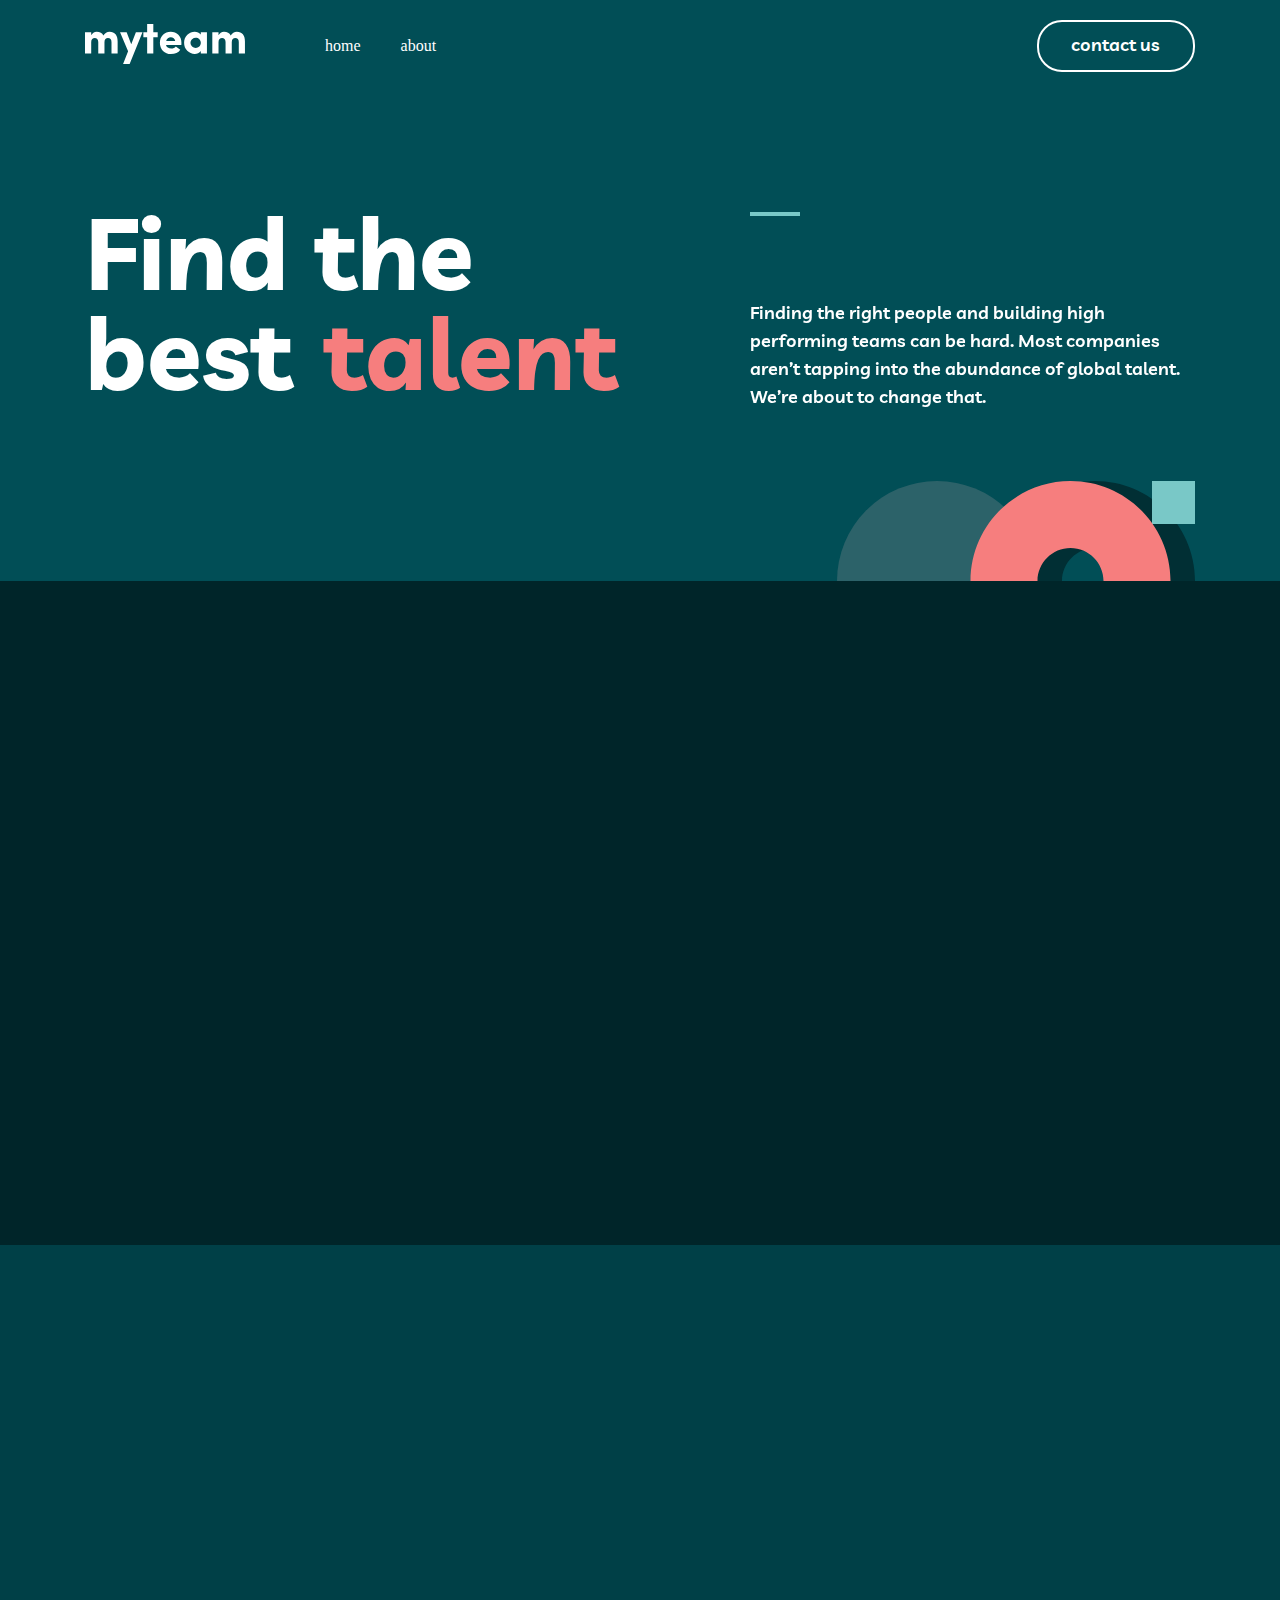
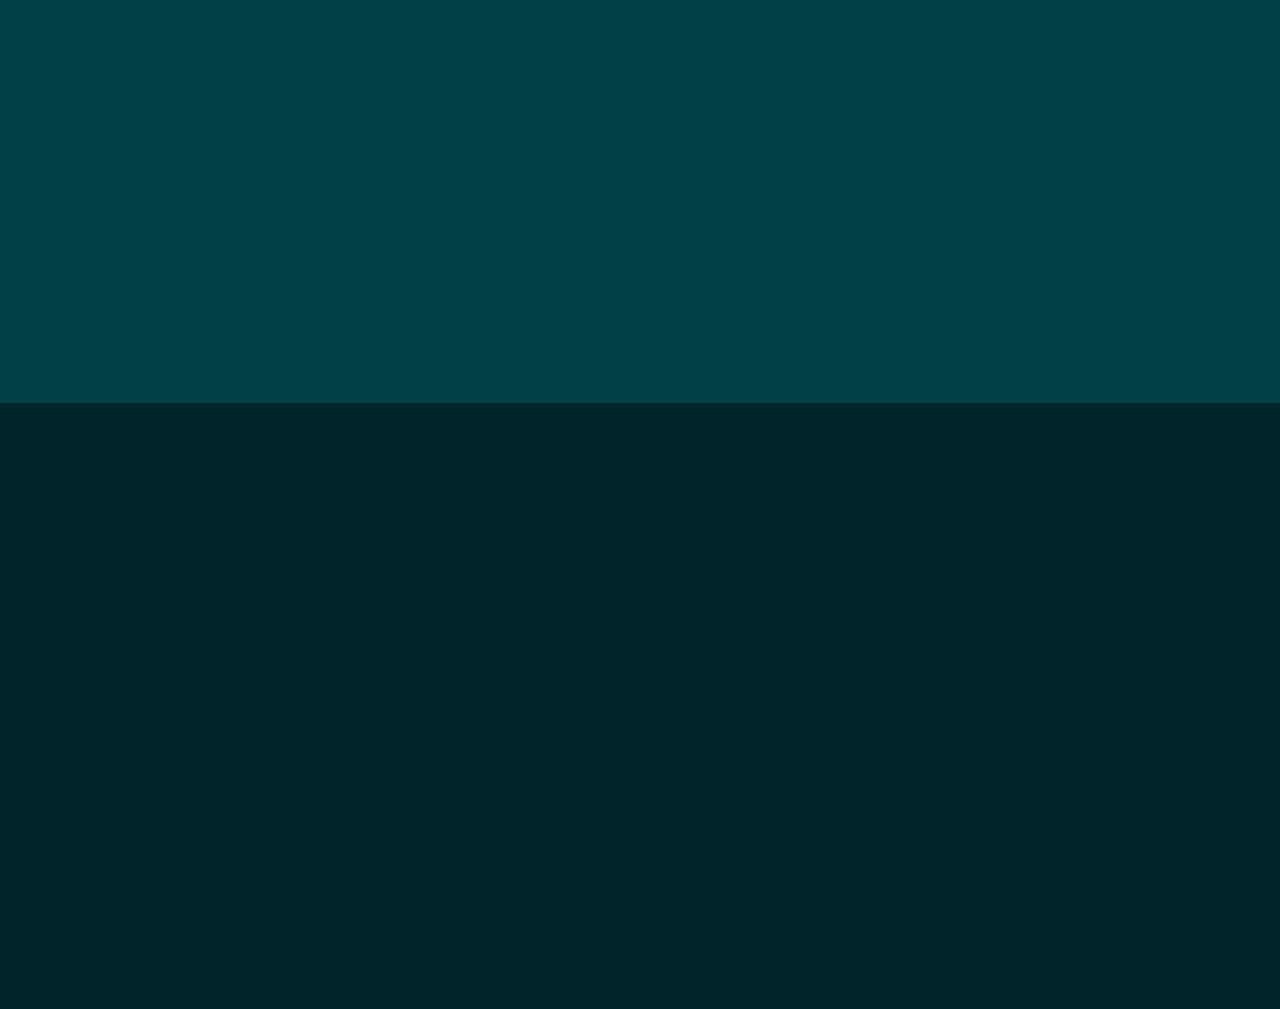
==== commit 63bcfc95: "add to extend" ====
--- a/index.html
+++ b/index.html
@@ -4,7 +4,7 @@
   <meta charset="UTF-8">
   <meta name="viewport" content="width=device-width, initial-scale=1.0">
   <title>Home</title>
-  <link rel="stylesheet" href="./css/tayle.min.css  ">
+  <link rel="stylesheet" href="./css/stayle.min.css">
   <link href="https://unpkg.com/aos@2.3.1/dist/aos.css" rel="stylesheet">
 <!--Livvic -->
 <link rel="preconnect" href="https://fonts.googleapis.com">
@@ -35,7 +35,7 @@
         </div>
          <div id="menu-toggleIconId" class="burger-menu hamburger"> <img src="./img/burger.svg" alt="No img?"></div>
       </div>
-      <div>
+      <div> 
     </div>
     </div>
  </nav>
@@ -58,7 +58,7 @@
 </div>
 <div class="shelf">
 <div class="contayner">
-<div class="box-shelf">
+<div class="box-shelf" data-aos="flip-left" >
   <div>
 <p class="book-1">Find the</p>
 <div class="text-flax">
--- a/css/stayle.min.css
+++ b/css/stayle.min.css
@@ -0,0 +1 @@
+*{margin:0;padding:0}*,*::before,*::after{box-sizing:border-box}.contayner{max-width:1150px;padding-left:20px;padding-right:20px;margin-left:auto;margin-right:auto;overflow:hidden}nav{padding-top:20px;background-color:#014e56;position:sticky;top:0px;z-index:10}nav .nav-bar-flax{display:flex;align-items:center;justify-content:space-between}nav .nav-bar-flax2{display:flex;gap:80px;align-items:center}nav ul{display:flex;gap:40px}@media(max-width: 606px){nav ul{display:none}}nav a{text-decoration:none;color:#fff;transition:.3s}nav a:hover{color:#f67e7e}nav li{list-style:none}nav .nav-bar-flax3{display:flex;align-items:center;gap:20px}@media(max-width: 606px){nav .nav-bar-flax3{display:none}}nav button{font-family:Livvic;font-size:18px;font-weight:600;line-height:28px;text-align:left;color:#fff;padding:9px 33px 11px 32px;background:none;border-radius:25px;border:2px solid #fff}nav button:hover{background-color:#fff}nav button:hover p{color:#000}nav .burger-menu{display:none}@media(max-width: 606px){nav .burger-menu{display:block}}.mini-menu{position:fixed;top:50px;display:none;position:absolute;top:60px;right:0;background-color:#014e56}@media(max-width: 606px){.mini-menu{display:block}}.mini-menu .nav-bar-flax4{padding:10px;height:100%;display:flex;justify-content:space-between;align-items:center;display:none}.mini-menu .active{display:flex;width:200px}.mini-menu ul .active{display:block}.mini-menu a{text-decoration:none;color:#fff;transition:.3s}.mini-menu a:hover{color:#f67e7e}.mini-menu li{padding-top:10px;list-style:none}.mini-menu ul{display:none;text-align:center}.mini-menu button{display:none;margin-top:20px;margin-left:25px;transition:1s;font-family:Livvic;font-size:18px;font-weight:600;line-height:28px;text-align:left;color:#fff;padding:9px 33px 11px 32px;background:none;border-radius:25px;border:2px solid #fff}.mini-menu button:hover{background-color:#fff}.mini-menu button:hover p{color:#000}.shelf{padding-top:130px;background-color:#014e56}.shelf .box-shelf{display:flex;justify-content:space-between}@media(max-width: 1019px){.shelf .box-shelf{flex-direction:column;align-items:center}}.shelf .box-shelf .book-1{font-family:Livvic;font-size:100px;font-weight:700;line-height:100px;text-align:left;color:#fff}@media(max-width: 538px){.shelf .box-shelf .book-1{font-family:Livvic;font-size:40px;font-weight:700;line-height:40px;text-align:center;color:#fff}}.shelf .box-shelf .book-2{font-family:Livvic;font-size:100px;font-weight:700;line-height:100px;text-align:left;color:#f67e7e}@media(max-width: 538px){.shelf .box-shelf .book-2{@in font-family: Livvic;font-size:40px;font-weight:700;line-height:40px;text-align:center}}.shelf .box-shelf .book-3{padding-top:79px;font-family:Livvic;font-size:18px;font-weight:600;line-height:28px;text-align:left;width:445px;color:#fff}@media(max-width: 528px){.shelf .box-shelf .book-3{font-family:Livvic;font-size:15px;font-weight:600;line-height:28px;text-align:center;width:280px}}.shelf .grop{padding-top:70px;display:flex;justify-content:end}@media(max-width: 1019px){.shelf .grop{justify-content:center}}.shelf .text-flax{display:flex;gap:30px}.shelf-2{background-color:#002529}.shelf-2 .shelf3{padding:140px 0px;display:flex;justify-content:space-between}@media(max-width: 982px){.shelf-2 .shelf3{flex-direction:column;align-items:center}}.shelf-2 h1{width:445px;font-family:Livvic;font-size:48px;font-weight:700;line-height:48px;text-align:left;color:#fff}@media(max-width: 982px){.shelf-2 h1{font-family:Livvic;font-size:32px;font-weight:700;line-height:32px;text-align:left;padding-bottom:64px}}@media(max-width: 982px)and (max-width: 537px){.shelf-2 h1{width:240px}}.shelf-2 .line-2{padding-bottom:54px}@media(max-width: 982px){.shelf-2 .line-2{padding-bottom:30px}}.shelf-2 .img-size{width:72px}.shelf-2 .books1{font-family:Livvic;font-size:18px;font-weight:700;line-height:28px;text-align:left;color:#f67e7e}@media(max-width: 541px){.shelf-2 .books1{text-align:center}}.shelf-2 .books2{padding-top:10px;width:445px;font-family:Livvic;font-size:15px;font-weight:600;line-height:25px;text-align:left;color:#fff}@media(max-width: 541px){.shelf-2 .books2{text-align:center;width:260px;opacity:80%}}.shelf-2 .mini-box{display:flex;gap:23px;padding:20px}@media(max-width: 541px){.shelf-2 .mini-box{display:block;text-align:center}}aside{padding:140px 0px;background-color:#004047}aside .flax-text{display:flex;gap:20px;justify-content:center}@media(max-width: 965px){aside .flax-text{display:block;width:280px;margin:0 auto}}aside .p1{font-family:Livvic;font-size:48px;font-weight:700;line-height:48px;text-align:center;color:#fff}aside .p2{font-family:Livvic;font-size:48px;font-weight:700;line-height:48px;text-align:center;color:#79c8c7}aside .text-1{font-family:Livvic;font-size:15px;font-weight:600;line-height:25px;text-align:center;width:350px;color:#fff}@media(max-width: 1078px){aside .text-1{margin:0 auto}}@media(max-width: 404px){aside .text-1{width:280px}}aside .text-2{padding-top:24px;padding-bottom:2px;font-family:Livvic;font-size:18px;font-weight:700;line-height:28px;text-align:center;color:#79c8c7}aside .big-box{padding-top:56px;display:flex;justify-content:space-between}@media(max-width: 1078px){aside .big-box{display:block}}aside .box-img{display:flex;justify-content:center}aside .text-3{padding-bottom:32px;font-family:Livvic;font-size:13px;line-height:18px;text-align:center;color:#fff}@media(max-width: 1019px){aside .box{padding-top:100px}}footer{background-color:#f67e7e}footer .footer-div{padding-top:76px;padding-bottom:76px;display:flex;justify-content:space-around}@media(max-width: 988px){footer .footer-div{display:block;text-align:center}}footer .footer-div h1{width:504px;font-family:Livvic;font-size:48px;font-weight:700;line-height:50px;color:#002529}@media(max-width: 988px){footer .footer-div h1{margin:0 auto}}@media(max-width: 540px){footer .footer-div h1{width:auto;text-align:center}}footer .footer-div button{padding:9px 33px 11px 32px;border-radius:25px;border:2px solid #012f34;background:none}footer .footer-div button a{font-family:Livvic;font-size:18px;font-weight:600;line-height:28px;text-align:left;color:#012f34;text-decoration:none}.end-footter{padding-top:48px;padding-bottom:58px;background-color:#002529}.end-footter .a{text-decoration:none;color:#fff;transition:.3s}.end-footter a:hover{color:#f67e7e}.end-footter ul{display:flex;gap:40px}@media(max-width: 606px){.end-footter ul{display:none}}.end-footter li{list-style:none}.end-footter a{text-decoration:none;color:#fff;transition:.3s}.end-footter .foot{font-family:Livvic;font-size:15px;font-weight:600;line-height:25px;text-align:left;color:#fff;opacity:60%}.end-footter .foot-box{display:flex;justify-content:space-between}@media(max-width: 478px){.end-footter .foot-box{flex-direction:column;align-items:center}}.end-footter .footrt-logo{gap:16px}.about-div-1-bac{background-color:#014e56}.about-div-1-bac .about-div-1{padding:120px 0px;display:flex;align-items:center;justify-content:space-between}@media(max-width: 955px){.about-div-1-bac .about-div-1{flex-direction:column}}.about-div-1-bac .about-p1{font-family:Livvic;font-size:64px;font-weight:700;line-height:100px;text-align:left;color:#fff}.about-div-1-bac .about-p2{padding-top:44px;font-family:Livvic;font-size:18px;font-weight:600;line-height:28px;text-align:left;color:#fff;max-width:730px}@media(max-width: 955px){.about-div-1-bac .about-p2{padding-top:10px}}.about-div-2-bac{background-color:#004047}.about-div-2-bac .about-div-2-p{padding:140px 0px 64px 0px;font-family:Livvic;font-size:48px;font-weight:700;line-height:48px;text-align:center;color:#fff}.about-div-2-bac .about-div-2{padding-bottom:140px;display:grid;grid-template-columns:auto auto auto;justify-content:space-between}@media(max-width: 1095px){.about-div-2-bac .about-div-2{grid-template-columns:auto auto}}@media(max-width: 744px){.about-div-2-bac .about-div-2{grid-template-columns:auto;justify-content:center}}.about-div-2-bac .about-div-2 .piece{margin-top:20px;width:350px;height:281px;background-color:#002529;text-align:center}@media(max-width: 366px){.about-div-2-bac .about-div-2 .piece{width:280px}}.about-div-2-bac .about-div-2 .user-text{padding-top:13px;font-family:Livvic;font-size:18px;font-weight:700;line-height:28px;text-align:center;color:#79c8c7}.about-div-2-bac .about-div-2 .user-text-2{font-family:Livvic;font-size:15px;line-height:25px;text-align:center;color:#fff}.about-div-2-bac .about-div-2 .user-text-3{padding-bottom:20px;padding-top:10px;margin:0 auto;font-family:Livvic;font-size:15px;font-weight:600;line-height:25px;text-align:center;width:254px;color:#fff}.about-div-2-bac .about-div-2 .img-pad{padding-top:35px}.asbout-logos-bac{background-color:#002529}.asbout-logos-bac h1{padding-top:140px;font-family:Livvic;font-size:48px;font-weight:700;line-height:48px;text-align:center;color:#fff}.asbout-logos-bac .asbout-logos{padding-top:64px;display:flex;justify-content:space-between;padding-bottom:100px}@media(max-width: 848px){.asbout-logos-bac .asbout-logos{display:ruby}}.asbout-logos-bac .asbout-logos .logos-size1{width:165px;height:28px}.asbout-logos-bac .asbout-logos .logos-size2{width:184px;height:23px}.asbout-logos-bac .asbout-logos .logos-size3{width:180px;height:28px}.asbout-logos-bac .asbout-logos .logos-size4{width:165px;height:28px}.asbout-logos-bac .asbout-logos .logos-size5{width:98px;height:45px}.contact-div-1-bac{background-color:#014e56}.contact-div-1-bac .contact-flex{padding-top:120px;display:flex;align-items:center;justify-content:space-between;padding-bottom:120px}@media(max-width: 973px){.contact-div-1-bac .contact-flex{flex-direction:column}}.contact-div-1-bac .contact-flex h1{font-family:Livvic;font-size:64px;font-weight:700;line-height:100px;text-align:left;color:#fff}.contact-div-1-bac .contact-flex h2{padding-top:16px;padding-bottom:32px;font-family:Livvic;font-size:32px;font-weight:700;line-height:48px;text-align:left;color:#f67e7e}.contact-div-1-bac .contact-flex .contact-size{width:72px}.contact-div-1-bac .contact-flex .contact-div-1 p{font-family:Livvic;font-size:18px;font-weight:700;line-height:28px;text-align:left;color:#fff}.contact-div-1-bac .contact-flex .contact-div-1 .img-p-flax{display:flex;align-items:center;gap:23px}.contact-div-1-bac .form-void input{transition:.4s;padding-left:10px;width:540px;height:42px;background:none;border:none;color:#fff;border-bottom:1px solid #fff}@media(max-width: 571px){.contact-div-1-bac .form-void input{width:280px}}.contact-div-1-bac .form-void input:hover{border-bottom:3px solid #f67e7e;color:#f67e7e}.contact-div-1-bac .form-void input:active{border:none}.contact-div-1-bac .form-void button{transition:1s;margin-top:40px;padding:9px 32px 11px 32px;background:none;border-radius:25px;border:2px solid #fff;background-color:#fff}.contact-div-1-bac .form-void button p{font-family:Livvic;font-size:18px;font-weight:600;line-height:28px;text-align:left}.contact-div-1-bac .form-void button:hover{box-shadow:inset 0px 70px #000}.contact-div-1-bac .form-void button:hover p{color:#fff}